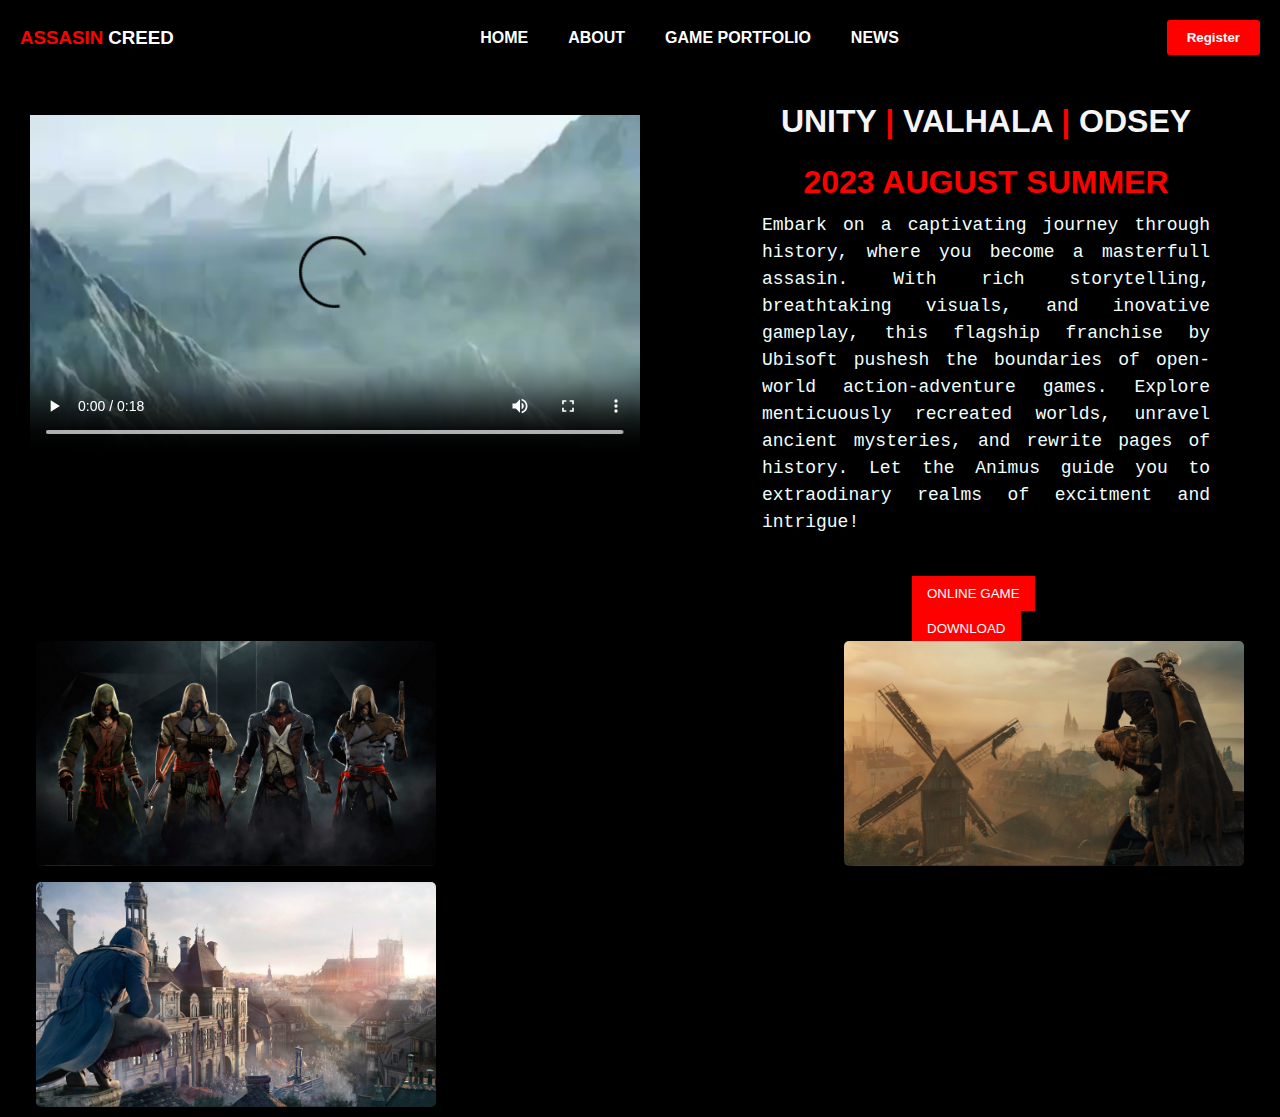
==== pages/about.html @ db90975d "working pages" ====
<!DOCTYPE html>
<html lang="en">
<head>
  <meta charset="UTF-8" />
  <meta http-equiv="X-UA-Compatible" content="IE=edge" />
  <meta name="viewport" content="width=device-width, initial-scale=1.0" />
  <title>About Page</title>
  <link rel="stylesheet" href="/css/bout.css" />
  <link rel="stylesheet" href="https://cdnjs.cloudflare.com/ajax/libs/font-awesome/6.0.0-beta3/css/all.min.css">
</head>
<body>
  <div class="container">
    <header>
      <h3 class="logo"><span>ASSASIN</span> CREED</h3>
      <input type="checkbox" id="nav-toggle" />
      <label for="nav-toggle" class="nav-icon">
        <i class="fas fa-bars" id="menu-icon"></i>
        <i class="fas fa-times" id="close-icon"></i>
      </label>
      <nav>
        <ul>
          <li><a href="base.html">Home</a></li>
          <li><a href="about.html">About</a></li>
          <li><a href="work.html">Game Portfolio</a></li>
          <li><a href="news.html">News</a></li>
        </ul>
      </nav>
      <button class="btn">Register</button>
    </header>

    <section id="about">
      <!-- <img class="background" src="/assasin_creed/images/back.jpg" alt="" /> -->
      <div class="about">
        <div class="profile">
          <div class="imagy">
            <video width="100%;" controls>
              <source src="/images/try1.mp4" type="video/mp4" />
              <source src="/images/try1.mp4" type="video/ogg" />
            </video>
            <!-- <img src="/images/cat1.jpg" alt="" style="width: 100%;" height="100%"> -->
          </div>
          <div class="desc">
            <!-- <h2>THE MUST HAVE GAME 2023</h2> -->
            <h3>UNITY<span> |</span> VALHALA<span> | </span>ODSEY</h3>
            <br />
            <h3><span>2023 AUGUST SUMMER</span></h3>
            <br />
            <p>
              Embark on a captivating journey through history, where you
              become a masterfull assasin. With rich storytelling,
              breathtaking visuals, and inovative gameplay, this flagship
              franchise by Ubisoft pushesh the boundaries of open-world
              action-adventure games. Explore menticuously recreated worlds,
              unravel ancient mysteries, and rewrite pages of history. Let the
              Animus guide you to extraodinary realms of excitment and
              intrigue!
            </p>
            <!-- <p>Lorem ipsum dolor sit amet consectetur adipisicing elit. Reprehenderit dolor, odit delectus veniam quidem illo</p> -->
            <br />
            <div class="action">
              <a href=""><button class="btn3">ONLINE GAME</button></a>
              <a href=""><button class="btn3">DOWNLOAD</button></a>
            </div>
          </div>
        </div>
        <div class="extra">
          <div class="row">
            <div class="box">
              <a href=""><img src="/images/Capture1.PNG" alt="" style="width: 100%" /></a>
            </div>
            <div class="box">
              <a href=""><img src="/images/Capture3.PNG" alt="" style="width: 100%" /></a>
            </div>
            <div class="box">
              <a href=""><img src="/images/Capture2.PNG" alt="" style="width: 100%" /></a>
            </div>
            <div class="box">
              <a href=""><img src="/images/Capture4.PNG" alt="" style="width: 100%" /></a>
            </div>
          </div>
        </div>
      </div>
    </section>
  </div>
</body>

</html>
---- css/bout.css ----
@import url('https://fonts.googleapis.com/css2?family=Frank+Ruhl+Libre:wght@600&family=Poppins&family=Rubik+Moonrocks&display=swap');

/* Base Styles */
* {
    margin: 0;
    padding: 0;
    box-sizing: border-box;
    text-decoration: none;
    outline: none;
    border: none;
    list-style-type: none;
    scroll-behavior: smooth;
}

body {
    background-color: black;
    color: whitesmoke;
    /* background-image: url(/assasin_creed/images/back3.jpg); */
    background-repeat: no-repeat;
    background-size: cover;
    background-position: center;
    font-family: Arial, sans-serif;
    /* overflow: hidden; */
    height: 100vh;
}

header {
    display: flex;
    justify-content: space-between;
    align-items: center;
    padding: 20px;
    background-color: #000;
    width: 100%;
}

.logo {
    color: white;
    width: 250px;
}

span {
    color: red;
}

#nav-toggle {
    display: none;
}

.nav-icon {
    display: none;
    cursor: pointer;
}

.nav-icon #menu-icon,
.nav-icon #close-icon {
    color: white;
    font-size: 30px;
}

nav {
    display: flex;
    width: 100%;
    justify-content: center;
}

nav ul {
    display: flex;
    justify-content: space-between;
}

nav li {
    padding: 0 20px;
}

nav a {
    color: white;
    text-transform: uppercase;
    font-weight: bold;
    /* font-size: 18px; */
}

nav a:hover {
    color: red;
}

.btn {
    padding: 10px 20px;
    background-color: red;
    color: white;
    font-weight: bold;
    border-radius: 3px;
    transition: background-color 0.3s ease;
}

.btn:hover {
    background-color: white;
    color: black;
    cursor: pointer;
}

.heading span {
    color: red;
}

/* Mobile Styles */
@media (max-width: 425px) {
    #nav-toggle {
        display: none;
    }

    .nav-icon {
        display: block;
    }

    #close-icon {
        display: none;
    }

    nav {
        display: none;
        position: absolute;
        top: 60px;
        left: 0;
        background-color: rgba(0, 0, 0, 0.904);
        width: 100%;
        height: 30vh;
        padding: 20px;
        box-shadow: 0 4px 8px rgba(0, 0, 0, 0.3);
        flex-direction: column;
        align-items: center;
        z-index: 1000;
    }

    nav ul {
        display: flex;
        flex-direction: column;
        align-items: center;
        width: 100%;
    }

    nav li {
        padding: 15px 0;
        width: 100%;
        text-align: center;
    }

    nav a {
        color: white;
    }

    #nav-toggle:checked~nav {
        display: flex;
    }

    #nav-toggle:checked~.nav-icon #menu-icon {
        display: none;
    }

    #nav-toggle:checked~.nav-icon #close-icon {
        display: block;
    }

    .btn {
        display: none;
    }

}

@media screen and (min-width: 768px) and (max-width:860px) {
    #nav-toggle {
        display: none;
    }

    
}



#about {
    height: 100vh;
    padding: 0 30px;
}


.profile {
    height: 50vh;
    background-color: transparent;
    display: flex;
    justify-content: space-between;
    position: relative;
}

.imagy {
    width: 50%;
    position: relative;
    top: 40px;
    height: fit-content;
    border-radius: 5px;
}

.imagy:hover {
    border: 2px solid grey;
    cursor: pointer;
}

.desc {
    position: relative;
    top: 0px;
    padding-top: 15px;
    padding-right: 40px;
    background-color: transparent;
    width: 40%;
    height: fit-content;
    text-align: justify;
}

.desc h2 {
    font-size: 30px;
    font-family: 'Rubik Moonrocks', cursive;
    font-family: 'Frank Ruhl Libre', serif;
    text-align: center;
    color: #000;
}

.desc h3 {
    font-family: Arial, Helvetica, sans-serif;
}

.desc h3,
.descspan {
    font-size: 32px;
    margin-top: 20px;
    text-align: center;
    /* color: #000; */
}

.desc h2,
h3,
p,
span {
    background-color: transparent;
    line-height: 23px;
}

.desc p {
    float: right;
    word-wrap: break-word;
    /* color: #000; */
    color: azure;
    font-size: 18px;
    line-height: 27px;
    font-family: monospace;
    /* width: 700px; */
    margin-bottom: 40px;
}

.heading,
h2 {

    background-color: transparent;
}

a {
    background-color: transparent;
}

.action {
    background-color: transparent;
    width: 70%;
    display: inline-block;
    justify-content: center;
    margin: 0 120px;
}

.btn3 {
    margin: 0 30px;
    padding: 10px 15px;
    background-color: red;
    color: white;
    /* box-shadow: 10px 10px firebrick; */
    transition: 0.5s;
    cursor: pointer;
    /* float:right; */

}

.btn3:hover {
    transform: translate(5px, 12px);
    position: relative;
    border: 2px solid black;

}

.extra {
    justify-content: space-between;
    /* position: absolute; */
    position: relative;
    top: 110px;
    background: transparent;
    /* right:23px; */
    /* background-color: antiquewhite; */
}

.row {
    display: flex;
    flex-wrap: wrap;
    justify-content: space-between;
    /* margin: 20px; */
    background: transparent;
    /* background-color: red; */
}

.box {
    display: flex;
    flex-direction: column;
    /* justify-content: space-around; */
    width: 400px;
    border-radius: 5px;
    background-color: transparent;
    /* height: fit-content; */
    /* border: 1px solid wheat; */
    margin: 6px;
}

.box img {
    /* height: 240px; */
    border-radius: 5px;

}

.box:hover {
    transform: scale(1.05);
    top: 5px;
    border: 1px solid wheat;

}


@media screen and (max-width:1024px) {

    /* nav {
        display: none;
    } */
    #about {
        display: flex;
    }

    .imagy {
        margin-top: 30px;
    }

    .desc {
        /* background-color: blue; */
        width: 50%;
        padding: 0 20px;
        /* height: 400px; */

    }

    .desc h3 {
        font-size: 16px;
    }

    .desc p {
        font-size: 14px;
        width: 100%;
    }

    .action {
        width: 100%;
    }


    .box {
        width: 400px;
    }

}

@media screen and (max-width:768px) {

    .about {
        display: flex;
        flex-direction: column;
        height: 100vh;
        justify-content: center;
        align-items: center;
    }

    .profile {
        display: block;
        margin-top: 120px;
    }

    .imagy {
        width: 100%;
        width: fit-content;
        outline: none;
        margin-bottom: 30px;
    }

    .desc {
        margin-top: 10px;
        text-align: justify;
        width: 100%;
        height: 400px;
        background: transparent;
        /* border: 2px solid red; */
    }

    .desc h3,
    span {
        margin-top: 5px;
        font-size: 18px;
    }

    .desc p {
        line-height: 18px;
        width: 100%;
    }

    .desc .action {
        position: relative;
        display: flex;
    }

    .extra {
        margin-top: 210px;
        float: left;
        display: flex;
        position: relative;
    }

    .box {
        width: 300px;
    }
}

@media (max-width: 425px) {
    #about {
        width: 600px;
        display: flex;
        flex-direction: column;
        /* height: 100vh; */
        justify-content: center;
        align-items: center;
    }

    .profile {
        display: block;
    }

    .desc {
        margin-top: 10px;
        text-align: justify;
        width: 100%;
        height: 500px;
        background: transparent;
    }

    .desc h3,
    span {
        margin-top: 5px;
        font-size: 18px;
    }

    .desc p {
        line-height: 23px;
        width: 100%;
        font-size: 20px;
    }

    .desc .action {
        position: relative;
        display: flex;
    }

    .extra {
        float: left;
        display: flex;
        position: relative;
    }

    .row {
        margin-top: 80px;
    }

    .box {
        width: 250px;
    }


}
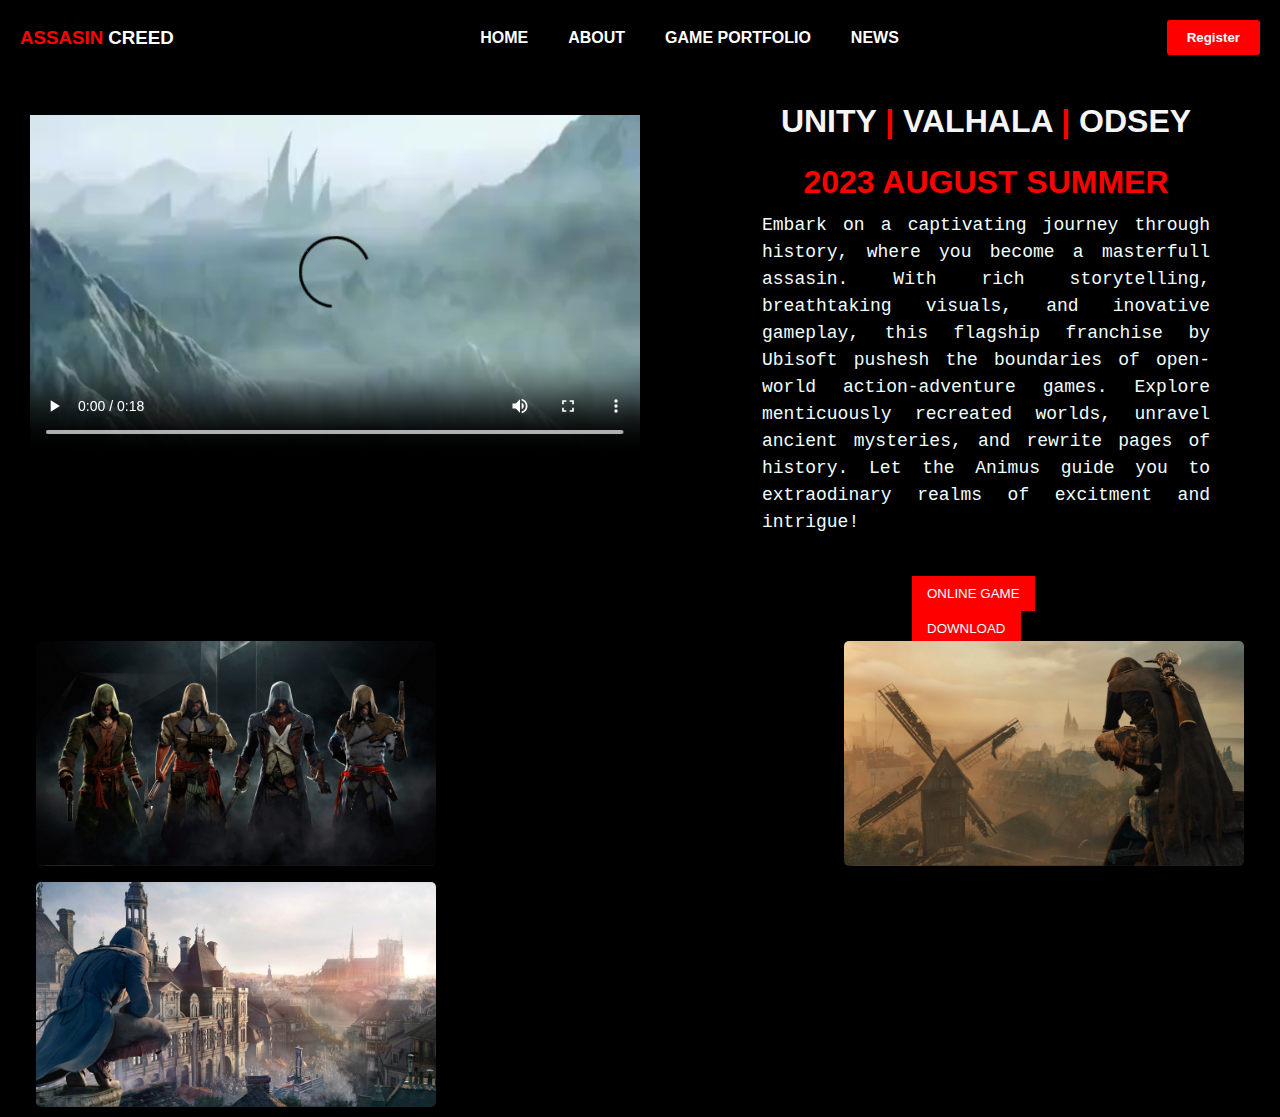
==== commit 6a8bac12: "change path to allow conection" ====
--- a/pages/about.html
+++ b/pages/about.html
@@ -19,10 +19,10 @@
       </label>
       <nav>
         <ul>
-          <li><a href="base.html">Home</a></li>
-          <li><a href="about.html">About</a></li>
-          <li><a href="work.html">Game Portfolio</a></li>
-          <li><a href="news.html">News</a></li>
+          <li><a href="index.html">Home</a></li>
+          <li><a href="/pages/about.html">About</a></li>
+          <li><a href="/pages/work.html">Game Portfolio</a></li>
+          <li><a href="/pages/news.html">News</a></li>
         </ul>
       </nav>
       <button class="btn">Register</button>
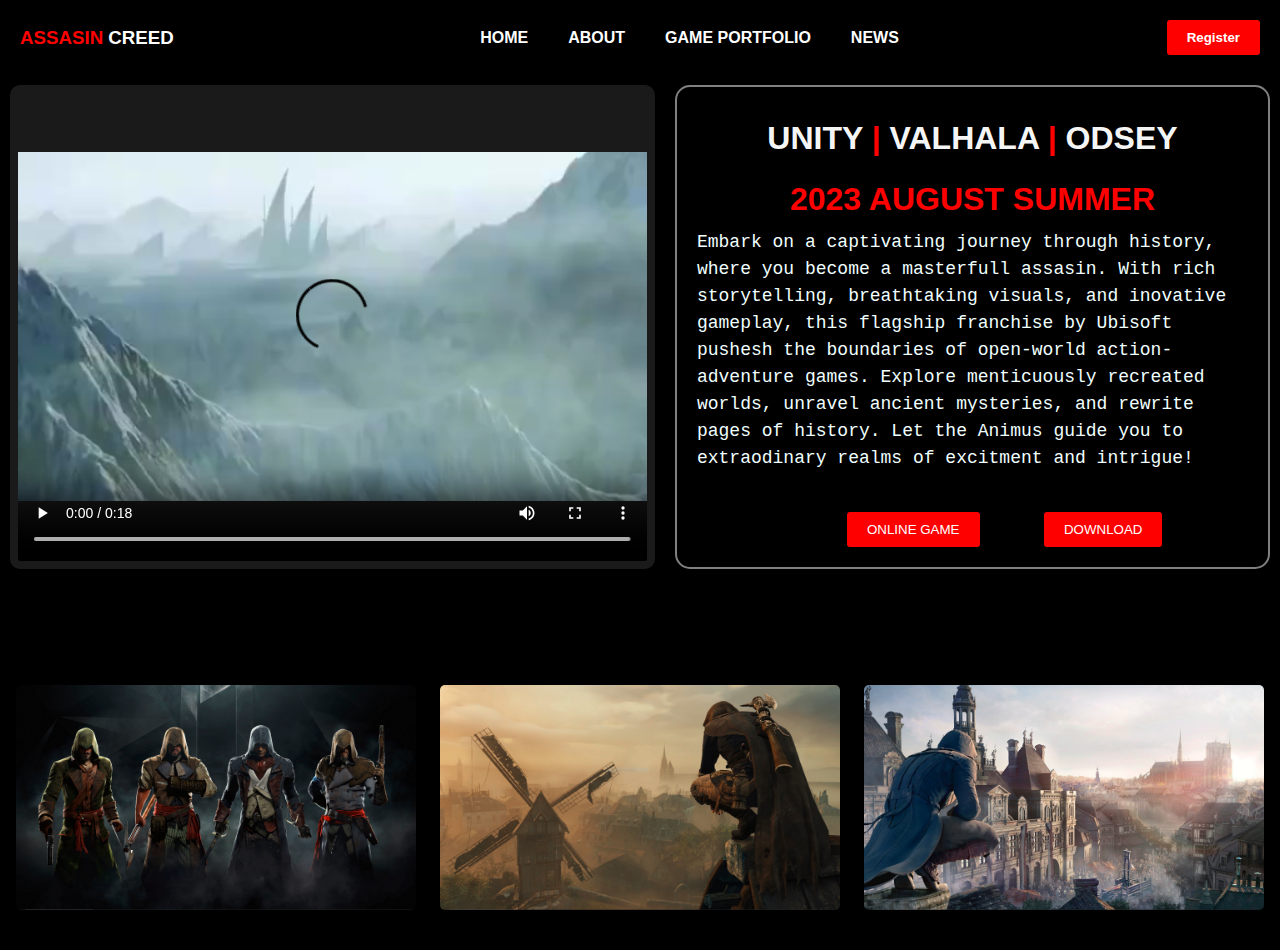
==== commit 37470124: "new about responsive page" ====
--- a/pages/about.html
+++ b/pages/about.html
@@ -1,87 +1,88 @@
 <!DOCTYPE html>
 <html lang="en">
+
 <head>
-  <meta charset="UTF-8" />
-  <meta http-equiv="X-UA-Compatible" content="IE=edge" />
-  <meta name="viewport" content="width=device-width, initial-scale=1.0" />
-  <title>About Page</title>
-  <link rel="stylesheet" href="/css/bout.css" />
-  <link rel="stylesheet" href="https://cdnjs.cloudflare.com/ajax/libs/font-awesome/6.0.0-beta3/css/all.min.css">
+    <meta charset="UTF-8" />
+    <meta http-equiv="X-UA-Compatible" content="IE=edge" />
+    <meta name="viewport" content="width=device-width, initial-scale=1.0">
+    <title>a bout trial</title>
+    <link rel="stylesheet" href="./../css/about.css" />
+    <script src="https://kit.fontawesome.com/a076d05399.js"></script>
+    <script src="https://kit.fontawesome.com/e53bf7a0b8.js" crossorigin="anonymous"></script>
+    <link rel="stylesheet" href="https://cdnjs.cloudflare.com/ajax/libs/font-awesome/6.2.0/css/all.min.css"
+        integrity="sha512-xh6O/CkQoPOWDdYTDqeRdPCVd1SpvCA9XXcUnZS2FmJNp1coAFzvtCN9BmamE+4aHK8yyUHUSCcJHgXloTyT2A=="
+        crossorigin="anonymous" referrerpolicy="no-referrer" />
 </head>
+
 <body>
-  <div class="container">
-    <header>
-      <h3 class="logo"><span>ASSASIN</span> CREED</h3>
-      <input type="checkbox" id="nav-toggle" />
-      <label for="nav-toggle" class="nav-icon">
-        <i class="fas fa-bars" id="menu-icon"></i>
-        <i class="fas fa-times" id="close-icon"></i>
-      </label>
-      <nav>
-        <ul>
-          <li><a href="index.html">Home</a></li>
-          <li><a href="/pages/about.html">About</a></li>
-          <li><a href="/pages/work.html">Game Portfolio</a></li>
-          <li><a href="/pages/news.html">News</a></li>
-        </ul>
-      </nav>
-      <button class="btn">Register</button>
-    </header>
-
-    <section id="about">
-      <!-- <img class="background" src="/assasin_creed/images/back.jpg" alt="" /> -->
-      <div class="about">
-        <div class="profile">
-          <div class="imagy">
-            <video width="100%;" controls>
-              <source src="/images/try1.mp4" type="video/mp4" />
-              <source src="/images/try1.mp4" type="video/ogg" />
-            </video>
-            <!-- <img src="/images/cat1.jpg" alt="" style="width: 100%;" height="100%"> -->
-          </div>
-          <div class="desc">
-            <!-- <h2>THE MUST HAVE GAME 2023</h2> -->
-            <h3>UNITY<span> |</span> VALHALA<span> | </span>ODSEY</h3>
-            <br />
-            <h3><span>2023 AUGUST SUMMER</span></h3>
-            <br />
-            <p>
-              Embark on a captivating journey through history, where you
-              become a masterfull assasin. With rich storytelling,
-              breathtaking visuals, and inovative gameplay, this flagship
-              franchise by Ubisoft pushesh the boundaries of open-world
-              action-adventure games. Explore menticuously recreated worlds,
-              unravel ancient mysteries, and rewrite pages of history. Let the
-              Animus guide you to extraodinary realms of excitment and
-              intrigue!
-            </p>
-            <!-- <p>Lorem ipsum dolor sit amet consectetur adipisicing elit. Reprehenderit dolor, odit delectus veniam quidem illo</p> -->
-            <br />
-            <div class="action">
-              <a href=""><button class="btn3">ONLINE GAME</button></a>
-              <a href=""><button class="btn3">DOWNLOAD</button></a>
-            </div>
-          </div>
-        </div>
-        <div class="extra">
-          <div class="row">
-            <div class="box">
-              <a href=""><img src="/images/Capture1.PNG" alt="" style="width: 100%" /></a>
-            </div>
-            <div class="box">
-              <a href=""><img src="/images/Capture3.PNG" alt="" style="width: 100%" /></a>
-            </div>
-            <div class="box">
-              <a href=""><img src="/images/Capture2.PNG" alt="" style="width: 100%" /></a>
-            </div>
-            <div class="box">
-              <a href=""><img src="/images/Capture4.PNG" alt="" style="width: 100%" /></a>
-            </div>
-          </div>
-        </div>
-      </div>
-    </section>
-  </div>
+    <div class="container">
+        <header>
+            <h3 class="logo"><span>ASSASIN</span> CREED</h3>
+            <input type="checkbox" id="nav-toggle" />
+            <label for="nav-toggle" class="nav-icon">
+                <i class="fas fa-bars" id="menu-icon"></i>
+                <i class="fas fa-times" id="close-icon"></i>
+            </label>
+            <nav>
+                <ul>
+                    <li><a href="index.html">Home</a></li>
+                    <li><a href="/pages/about.html">About</a></li>
+                    <li><a href="/pages/work.html">Game Portfolio</a></li>
+                    <li><a href="/pages/news.html">News</a></li>
+                </ul>
+            </nav>
+            <button class="btn">Register</button>
+        </header>
+        <section id="about">
+            <div class="about">
+                <div class="profile">
+                    <div class="imagy">
+                        <video width="100%;" controls>
+                            <source src="/images/try1.mp4" type="video/mp4" />
+                            <source src="/images/try1.mp4" type="video/ogg" />
+                        </video>
+                        <div class="desc">
+                            <!-- <h2>THE MUST HAVE GAME 2023</h2> -->
+                            <h3>UNITY<span> |</span> VALHALA<span> | </span>ODSEY</h3>
+                            <br />
+                            <h3><span>2023 AUGUST SUMMER</span></h3>
+                            <br />
+                            <p>
+                                Embark on a captivating journey through history, where you
+                                become a masterfull assasin. With rich storytelling,
+                                breathtaking visuals, and inovative gameplay, this flagship
+                                franchise by Ubisoft pushesh the boundaries of open-world
+                                action-adventure games. Explore menticuously recreated worlds,
+                                unravel ancient mysteries, and rewrite pages of history. Let the
+                                Animus guide you to extraodinary realms of excitment and
+                                intrigue!
+                            </p>
+                            <br />
+                            <div class="action">
+                                <a href=""><button class="btn3">ONLINE GAME</button></a>
+                                <a href=""><button class="btn3">DOWNLOAD</button></a>
+                            </div>
+                        </div>
+                    </div>
+                    <div class="extra">
+                        <div class="row">
+                            <div class="box">
+                                <a href=""><img src="/images/Capture1.PNG" alt="" style="width: 100%" /></a>
+                            </div>
+                            <div class="box">
+                                <a href=""><img src="/images/Capture3.PNG" alt="" style="width: 100%" /></a>
+                            </div>
+                            <div class="box">
+                                <a href=""><img src="/images/Capture2.PNG" alt="" style="width: 100%" /></a>
+                            </div>
+                            <div class="box">
+                                <a href=""><img src="/images/Capture4.PNG" alt="" style="width: 100%" /></a>
+                            </div>
+                        </div>
+                    </div>
+                </div>
+        </section>
+    </div>
 </body>
 
 </html>--- a/css/about.css
+++ b/css/about.css
@@ -0,0 +1,427 @@
+@import url('https://fonts.googleapis.com/css2?family=Frank+Ruhl+Libre:wght@600&family=Poppins&family=Rubik+Moonrocks&display=swap');
+
+/* Base Styles */
+* {
+    margin: 0;
+    padding: 0;
+    box-sizing: border-box;
+    text-decoration: none;
+    outline: none;
+    border: none;
+    list-style-type: none;
+    scroll-behavior: smooth;
+}
+
+body {
+    background-color: black;
+    color: whitesmoke;
+    font-family: Arial, sans-serif;
+    height: 100vh;
+}
+
+header {
+    display: flex;
+    justify-content: space-between;
+    align-items: center;
+    padding: 20px;
+    background-color: #000;
+    width: 100%;
+}
+
+.logo {
+    color: white;
+    width: 250px;
+}
+
+span {
+    color: red;
+}
+
+#nav-toggle {
+    display: none;
+}
+
+.nav-icon {
+    display: none;
+    cursor: pointer;
+}
+
+.nav-icon #menu-icon,
+.nav-icon #close-icon {
+    color: white;
+    font-size: 30px;
+}
+
+nav {
+    display: flex;
+    width: 100%;
+    justify-content: center;
+}
+
+nav ul {
+    display: flex;
+    justify-content: space-between;
+}
+
+nav li {
+    padding: 0 20px;
+}
+
+nav a {
+    color: white;
+    text-transform: uppercase;
+    font-weight: bold;
+}
+
+nav a:hover {
+    color: red;
+}
+
+.btn {
+    padding: 10px 20px;
+    background-color: red;
+    color: white;
+    font-weight: bold;
+    border-radius: 3px;
+    transition: background-color 0.3s ease;
+}
+
+.btn:hover {
+    background-color: white;
+    color: black;
+    cursor: pointer;
+}
+
+.heading span {
+    color: red;
+}
+
+@media (max-width: 425px) {
+    #nav-toggle {
+        display: none;
+    }
+
+    .nav-icon {
+        display: block;
+    }
+
+    #close-icon {
+        display: none;
+    }
+
+    nav {
+        display: none;
+        position: absolute;
+        top: 60px;
+        left: 0;
+        background-color: rgba(0, 0, 0, 0.904);
+        width: 100%;
+        height: 30vh;
+        padding: 20px;
+        box-shadow: 0 4px 8px rgba(0, 0, 0, 0.3);
+        flex-direction: column;
+        align-items: center;
+        z-index: 1000;
+    }
+
+    nav ul {
+        display: flex;
+        flex-direction: column;
+        align-items: center;
+        width: 100%;
+    }
+
+    nav li {
+        padding: 15px 0;
+        width: 100%;
+        text-align: center;
+    }
+
+    nav a {
+        color: white;
+    }
+
+    #nav-toggle:checked~nav {
+        display: flex;
+    }
+
+    #nav-toggle:checked~.nav-icon #menu-icon {
+        display: none;
+    }
+
+    #nav-toggle:checked~.nav-icon #close-icon {
+        display: block;
+    }
+
+    .btn {
+        display: none;
+    }
+
+
+}
+
+@media screen and (min-width: 768px) and (max-width:860px) {
+    #nav-toggle {
+        display: none;
+    }
+
+    header {
+        display: flex;
+        justify-content: space-between;
+        /* align-items: center; */
+    }
+
+    nav {
+        display: flex;
+        width: 100%;
+        justify-content: space-around;
+
+    }
+
+}
+
+.about {
+    padding: 10px;
+    /* background-color: green; */
+    height: auto;
+}
+
+.imagy {
+    display: flex;
+    justify-content: space-around;
+    border-radius: 5px;
+
+}
+
+video {
+    /* border: 1px solid red;border: 2px solid red; */
+    border-radius: 10px;
+    /* Add rounding for a softer look */
+    background-color: rgba(255, 255, 255, 0.1);
+    /* Slightly transparent white background */
+    padding: 8px;
+}
+
+.desc {
+    width: 90%;
+    padding: 20px;
+    border: 2px solid grey;
+    /* Slightly thicker border */
+    border-radius: 15px;
+    /* background-color: rgba(255, 255, 0, 0.2); */
+    /* Slightly transparent yellow */
+    margin-left: 20px;
+    /* Space between video and description */
+    box-shadow: 0 4px 10px rgba(0, 0, 0, 0.5);
+    /* Subtle shadow for depth */
+}
+
+/* .desc {
+   
+    width: 90%;
+    padding: 0 20px;
+    border: 1px solid grey;
+    border-radius: 15px;
+} */
+
+.desc h2 {
+    font-size: 30px;
+    font-family: 'Rubik Moonrocks', cursive;
+    font-family: 'Frank Ruhl Libre', serif;
+    text-align: center;
+    color: #000;
+}
+
+.desc h3 {
+    font-family: Arial, Helvetica, sans-serif;
+}
+
+.desc h3,
+.descspan {
+    font-size: 32px;
+    margin-top: 20px;
+    text-align: center;
+    /* color: #000; */
+}
+
+.desc h2,
+h3,
+p,
+span {
+    background-color: transparent;
+    line-height: 23px;
+}
+
+.desc p {
+    float: right;
+    word-wrap: break-word;
+    /* color: #000; */
+    color: azure;
+    font-size: 18px;
+    line-height: 27px;
+    font-family: monospace;
+    /* width: 700px; */
+    margin-bottom: 40px;
+}
+
+.heading,
+h2 {
+
+    background-color: transparent;
+}
+
+a {
+    background-color: transparent;
+}
+
+.action {
+    background-color: transparent;
+    width: 70%;
+    display: inline-block;
+    justify-content: center;
+    margin: 0 120px;
+}
+
+.btn3 {
+    margin: 0 30px;
+    padding: 10px 20px;
+    border-radius: 3px;
+    background-color: red;
+    color: white;
+    /* box-shadow: 10px 10px firebrick; */
+    transition: 0.5s;
+    cursor: pointer;
+    /* float:right; */
+
+}
+
+.btn3:hover {
+    transform: translate(5px, 12px);
+    position: relative;
+    border: 2px solid black;
+
+}
+
+.extra {
+    justify-content: space-between;
+    /* position: absolute; */
+    position: relative;
+    top: 110px;
+    background: transparent;
+    /* right:23px; */
+    /* background-color: antiquewhite; */
+}
+
+.row {
+    display: flex;
+    flex-wrap: wrap;
+    justify-content: space-between;
+    /* margin: 20px; */
+    background: transparent;
+    /* background-color: red; */
+}
+
+.box {
+    display: flex;
+    flex-direction: column;
+    /* justify-content: space-around; */
+    width: 400px;
+    border-radius: 5px;
+    background-color: transparent;
+    /* height: fit-content; */
+    /* border: 1px solid wheat; */
+    margin: 6px;
+}
+
+.box img {
+    /* height: 240px; */
+    border-radius: 5px;
+
+}
+
+.box:hover {
+    transform: scale(1.05);
+    top: 5px;
+    border: 1px solid wheat;
+
+}
+
+@media screen and (min-width: 768px) and (max-width: 1024px) {
+    .imagy {
+        display: flex;
+        flex-direction: column;
+    }
+
+
+    .profile {
+        display: block;
+        /* margin-top: 120px; */
+    }
+
+    .desc {
+        margin-top: 10px;
+        text-align: justify;
+        /* width: 100%; */
+        /* height: 400px; */
+        border: 0;
+    }
+
+    .desc h3,
+    span {
+        margin-top: 5px;
+        font-size: 26px;
+    }
+
+    .desc p {
+        line-height: 30px;
+        width: 100%;
+        font-size: 18px;
+    }
+
+    .desc .action {
+        position: relative;
+        display: flex;
+    }
+
+    .extra {
+        float: left;
+        display: flex;
+        position: relative;
+    }
+
+    .box {
+        width: 300px;
+    }
+}
+
+@media (max-width: 425px) {
+    .imagy {
+        display: flex;
+        flex-direction: column;
+    }
+
+    .desc {
+        margin-top: 10px;
+        text-align: justify;
+        width: 90%;
+        /* height: 500px; */
+        border: 0;
+        /* padding: 0 10px; */
+    }
+
+    .desc h3,
+    span {
+        margin-top: 5px;
+        font-size: 17px;
+    }
+
+    .desc p {
+        font-size: 13.5px;
+    }
+
+    .desc .action {
+        position: relative;
+        display: flex;
+        right: 100px;
+    }
+}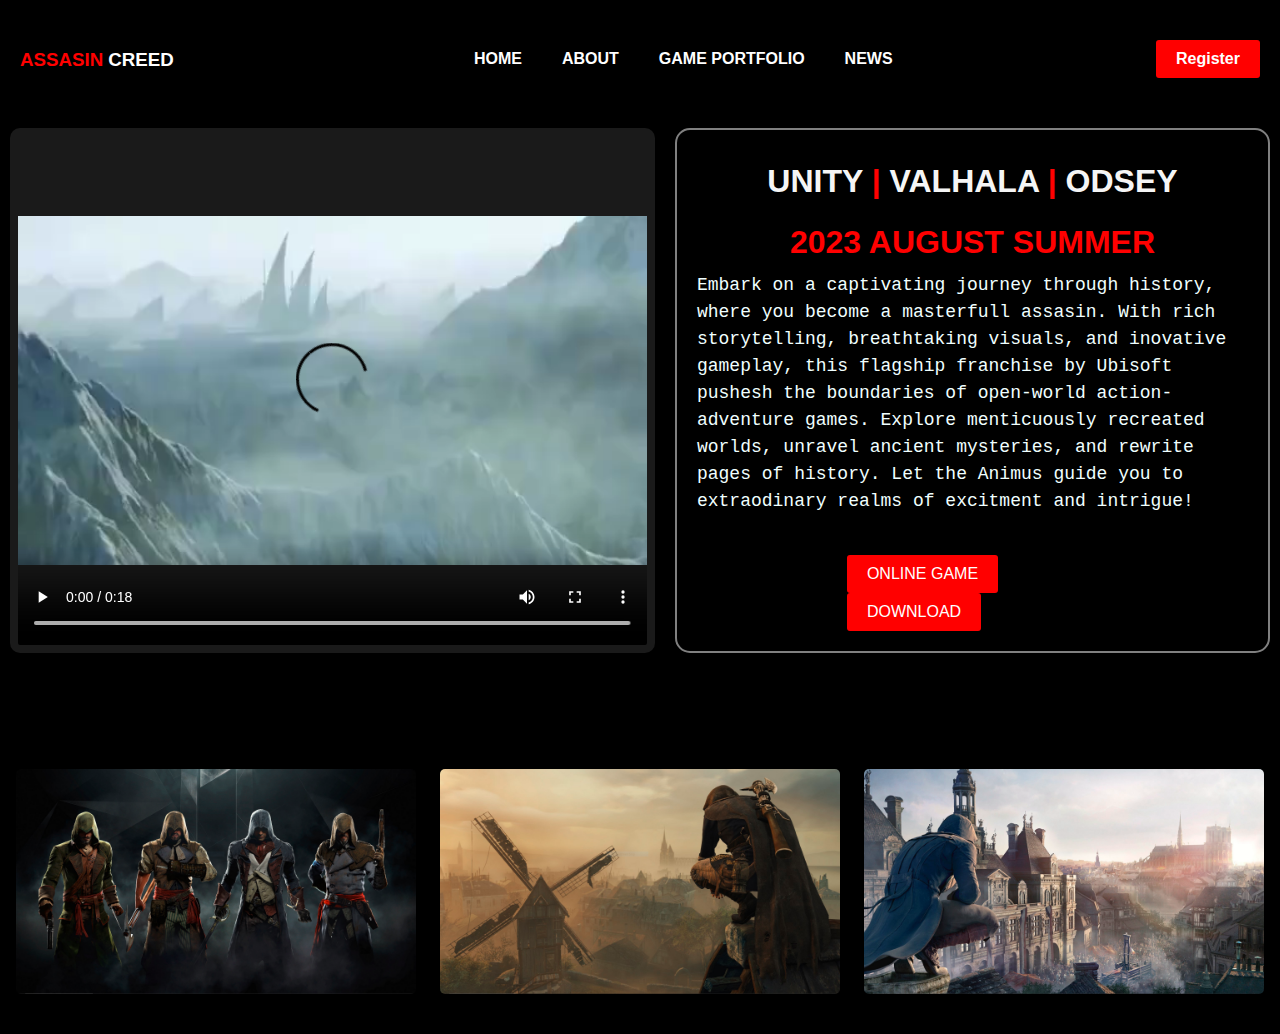
==== commit ce286218: "quiz section of assasin creed recomendation" ====
--- a/pages/about.html
+++ b/pages/about.html
@@ -27,7 +27,7 @@
                 <ul>
                     <li><a href="index.html">Home</a></li>
                     <li><a href="/pages/about.html">About</a></li>
-                    <li><a href="/pages/work.html">Game Portfolio</a></li>
+                    <li><a href="/pages/game.html">Game Portfolio</a></li>
                     <li><a href="/pages/news.html">News</a></li>
                 </ul>
             </nav>
--- a/css/about.css
+++ b/css/about.css
@@ -424,4 +424,67 @@
         display: flex;
         right: 100px;
     }
-}+}
+
+
+#quiz {
+    background-color: #2c2c2c; /* Dark background */
+    color: #ffffff; /* White text for contrast */
+    padding: 20px;
+    border-radius: 10px;
+    max-width: 600px; /* Limit width for better readability */
+    margin: 20px auto; /* Center the section */
+}
+
+.section-title {
+    text-align: center;
+    font-size: 24px;
+    margin-bottom: 20px;
+    font-family: 'Rubik Moonrocks', cursive; /* Adjust as per your site's font */
+}
+
+.question {
+    margin-bottom: 15px;
+}
+
+.question p {
+    font-size: 18px;
+    margin-bottom: 10px;
+}
+
+label {
+    display: block; /* Make labels block elements */
+    background: #444; /* Slightly lighter background */
+    padding: 10px;
+    border-radius: 5px;
+    cursor: pointer; /* Change cursor to pointer on hover */
+    transition: background-color 0.3s ease; /* Smooth transition */
+}
+
+label:hover {
+    background: #555; /* Change background on hover */
+}
+
+button {
+    background-color: #e63946; /* Button color */
+    color: #ffffff; /* White text */
+    padding: 10px 15px;
+    border: none;
+    border-radius: 5px;
+    cursor: pointer;
+    font-size: 16px;
+    transition: background-color 0.3s ease;
+    display: block; /* Center button */
+    margin: 20px auto;
+}
+
+button:hover {
+    background-color: #d62839; /* Darker shade on hover */
+}
+
+.result {
+    text-align: center;
+    margin-top: 20px;
+    font-size: 20px;
+    font-weight: bold;
+}
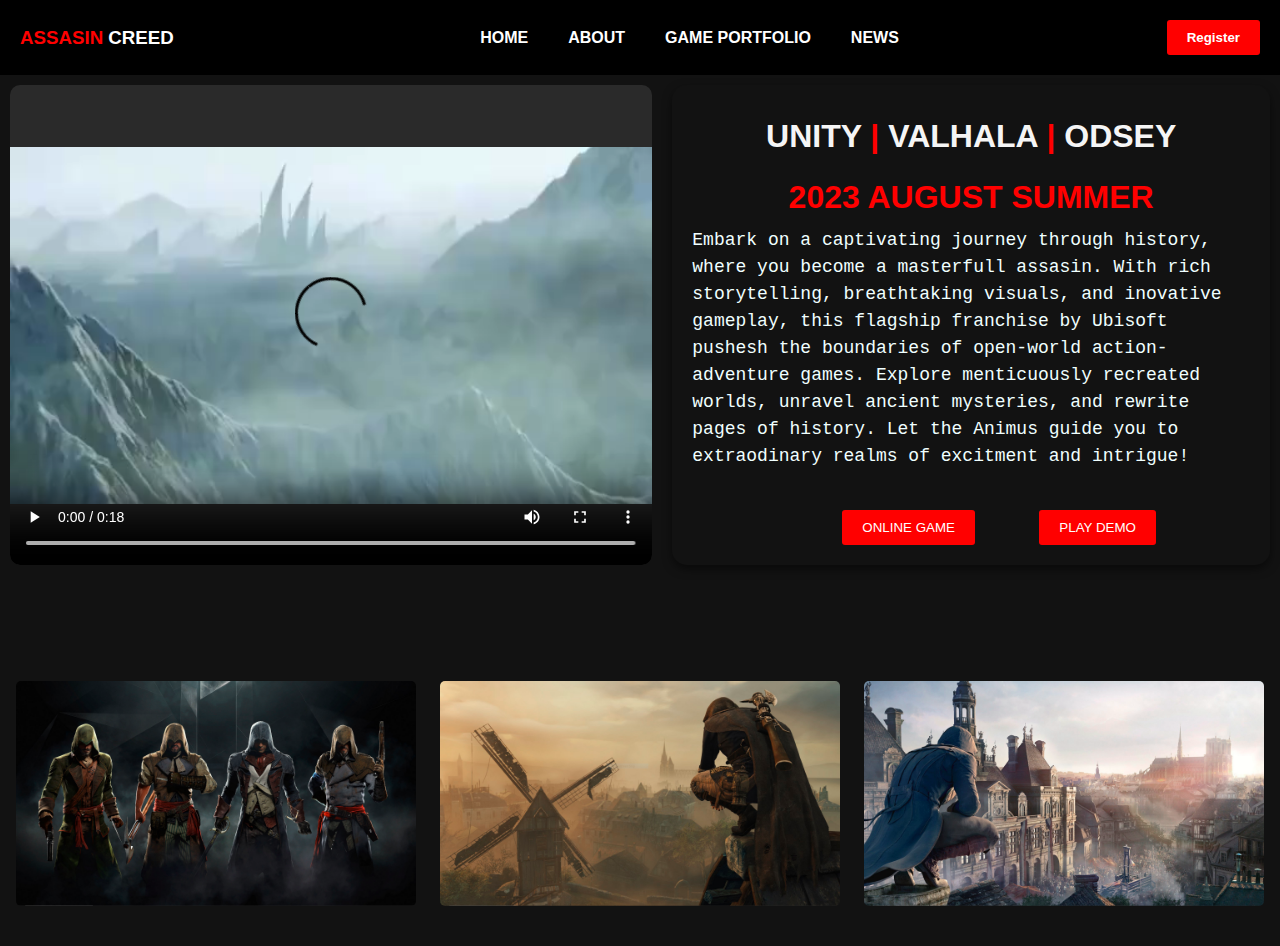
==== commit a45d1d65: "gamesection screen resize" ====
--- a/pages/about.html
+++ b/pages/about.html
@@ -25,7 +25,7 @@
             </label>
             <nav>
                 <ul>
-                    <li><a href="index.html">Home</a></li>
+                    <li><a href="/index.html">Home</a></li>
                     <li><a href="/pages/about.html">About</a></li>
                     <li><a href="/pages/game.html">Game Portfolio</a></li>
                     <li><a href="/pages/news.html">News</a></li>
@@ -37,7 +37,7 @@
             <div class="about">
                 <div class="profile">
                     <div class="imagy">
-                        <video width="100%;" controls>
+                        <video width="100%;" controls autoplay>
                             <source src="/images/try1.mp4" type="video/mp4" />
                             <source src="/images/try1.mp4" type="video/ogg" />
                         </video>
@@ -60,7 +60,7 @@
                             <br />
                             <div class="action">
                                 <a href=""><button class="btn3">ONLINE GAME</button></a>
-                                <a href=""><button class="btn3">DOWNLOAD</button></a>
+                                <a href=""><button class="btn3">PLAY DEMO</button></a>
                             </div>
                         </div>
                     </div>
--- a/css/about.css
+++ b/css/about.css
@@ -13,7 +13,9 @@
 }
 
 body {
-    background-color: black;
+    /* background-color: black; */
+    background-color: #121212;
+    /* background-color: #1C1C1C; */
     color: whitesmoke;
     font-family: Arial, sans-serif;
     height: 100vh;
@@ -156,8 +158,6 @@
     .btn {
         display: none;
     }
-
-
 }
 
 @media screen and (min-width: 768px) and (max-width:860px) {
@@ -168,7 +168,6 @@
     header {
         display: flex;
         justify-content: space-between;
-        /* align-items: center; */
     }
 
     nav {
@@ -182,7 +181,6 @@
 
 .about {
     padding: 10px;
-    /* background-color: green; */
     height: auto;
 }
 
@@ -190,39 +188,22 @@
     display: flex;
     justify-content: space-around;
     border-radius: 5px;
-
 }
 
 video {
-    /* border: 1px solid red;border: 2px solid red; */
     border-radius: 10px;
-    /* Add rounding for a softer look */
     background-color: rgba(255, 255, 255, 0.1);
-    /* Slightly transparent white background */
-    padding: 8px;
+    /* padding: 8px; */
 }
 
 .desc {
     width: 90%;
     padding: 20px;
-    border: 2px solid grey;
-    /* Slightly thicker border */
+    /* border: 2px solid grey; */
     border-radius: 15px;
-    /* background-color: rgba(255, 255, 0, 0.2); */
-    /* Slightly transparent yellow */
     margin-left: 20px;
-    /* Space between video and description */
     box-shadow: 0 4px 10px rgba(0, 0, 0, 0.5);
-    /* Subtle shadow for depth */
-}
-
-/* .desc {
-   
-    width: 90%;
-    padding: 0 20px;
-    border: 1px solid grey;
-    border-radius: 15px;
-} */
+}
 
 .desc h2 {
     font-size: 30px;
@@ -241,7 +222,6 @@
     font-size: 32px;
     margin-top: 20px;
     text-align: center;
-    /* color: #000; */
 }
 
 .desc h2,
@@ -255,12 +235,10 @@
 .desc p {
     float: right;
     word-wrap: break-word;
-    /* color: #000; */
     color: azure;
     font-size: 18px;
     line-height: 27px;
     font-family: monospace;
-    /* width: 700px; */
     margin-bottom: 40px;
 }
 
@@ -288,11 +266,8 @@
     border-radius: 3px;
     background-color: red;
     color: white;
-    /* box-shadow: 10px 10px firebrick; */
     transition: 0.5s;
     cursor: pointer;
-    /* float:right; */
-
 }
 
 .btn3:hover {
@@ -304,37 +279,28 @@
 
 .extra {
     justify-content: space-between;
-    /* position: absolute; */
     position: relative;
     top: 110px;
     background: transparent;
-    /* right:23px; */
-    /* background-color: antiquewhite; */
 }
 
 .row {
     display: flex;
     flex-wrap: wrap;
     justify-content: space-between;
-    /* margin: 20px; */
     background: transparent;
-    /* background-color: red; */
 }
 
 .box {
     display: flex;
     flex-direction: column;
-    /* justify-content: space-around; */
     width: 400px;
     border-radius: 5px;
     background-color: transparent;
-    /* height: fit-content; */
-    /* border: 1px solid wheat; */
     margin: 6px;
 }
 
 .box img {
-    /* height: 240px; */
     border-radius: 5px;
 
 }
@@ -417,6 +383,7 @@
 
     .desc p {
         font-size: 13.5px;
+        text-align: start;
     }
 
     .desc .action {
@@ -424,67 +391,4 @@
         display: flex;
         right: 100px;
     }
-}
-
-
-#quiz {
-    background-color: #2c2c2c; /* Dark background */
-    color: #ffffff; /* White text for contrast */
-    padding: 20px;
-    border-radius: 10px;
-    max-width: 600px; /* Limit width for better readability */
-    margin: 20px auto; /* Center the section */
-}
-
-.section-title {
-    text-align: center;
-    font-size: 24px;
-    margin-bottom: 20px;
-    font-family: 'Rubik Moonrocks', cursive; /* Adjust as per your site's font */
-}
-
-.question {
-    margin-bottom: 15px;
-}
-
-.question p {
-    font-size: 18px;
-    margin-bottom: 10px;
-}
-
-label {
-    display: block; /* Make labels block elements */
-    background: #444; /* Slightly lighter background */
-    padding: 10px;
-    border-radius: 5px;
-    cursor: pointer; /* Change cursor to pointer on hover */
-    transition: background-color 0.3s ease; /* Smooth transition */
-}
-
-label:hover {
-    background: #555; /* Change background on hover */
-}
-
-button {
-    background-color: #e63946; /* Button color */
-    color: #ffffff; /* White text */
-    padding: 10px 15px;
-    border: none;
-    border-radius: 5px;
-    cursor: pointer;
-    font-size: 16px;
-    transition: background-color 0.3s ease;
-    display: block; /* Center button */
-    margin: 20px auto;
-}
-
-button:hover {
-    background-color: #d62839; /* Darker shade on hover */
-}
-
-.result {
-    text-align: center;
-    margin-top: 20px;
-    font-size: 20px;
-    font-weight: bold;
-}
+}